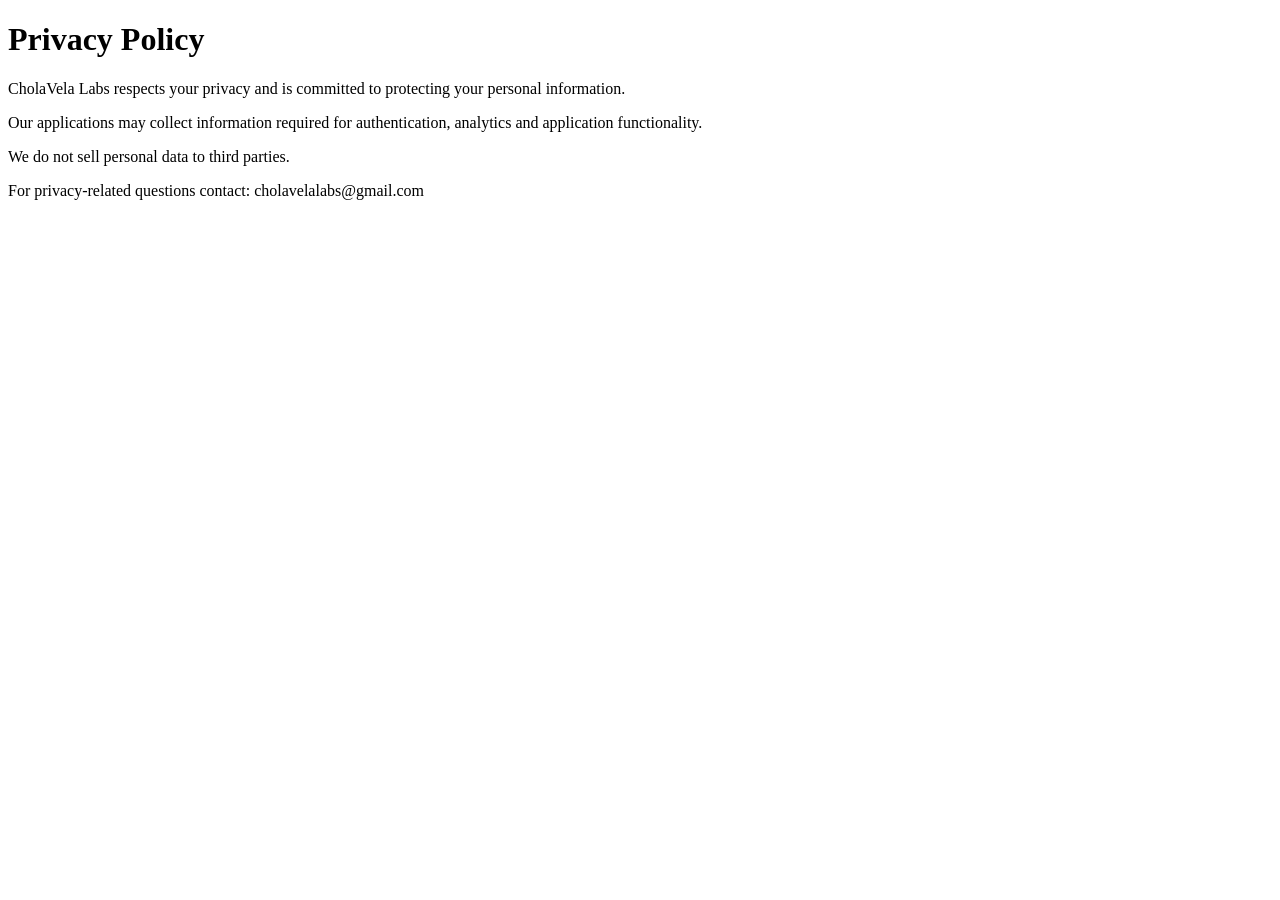
==== privacy-policy.html @ 3070cf85 "Initial website" ====
<!DOCTYPE html>
<html>
<head>
    <title>Privacy Policy - CholaVela Labs</title>
</head>
<body>
<h1>Privacy Policy</h1>

<p>
CholaVela Labs respects your privacy and is committed to
protecting your personal information.
</p>

<p>
Our applications may collect information required for
authentication, analytics and application functionality.
</p>

<p>
We do not sell personal data to third parties.
</p>

<p>
For privacy-related questions contact:
cholavelalabs@gmail.com
</p>

</body>
</html>
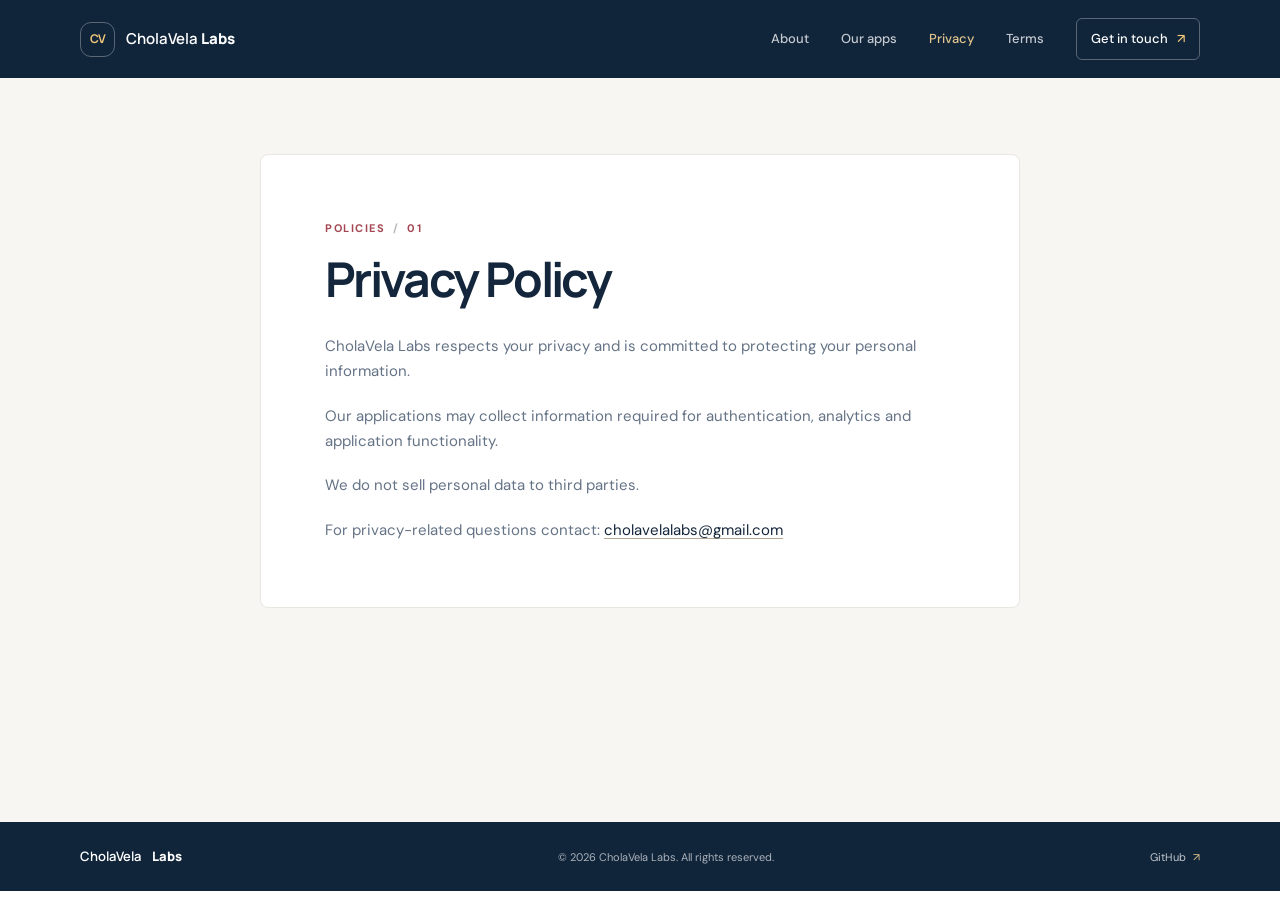
==== commit e969bbb9: "Improved Website" ====
--- a/privacy-policy.html
+++ b/privacy-policy.html
@@ -1,29 +1,70 @@
 <!DOCTYPE html>
-<html>
+<html lang="en">
 <head>
+    <meta charset="UTF-8">
+    <meta name="viewport" content="width=device-width, initial-scale=1.0">
+    <meta name="theme-color" content="#10243a">
+    <meta name="description" content="Learn how CholaVela Labs handles information in its applications.">
     <title>Privacy Policy - CholaVela Labs</title>
+    <link rel="stylesheet" href="style.css">
 </head>
 <body>
-<h1>Privacy Policy</h1>
 
-<p>
-CholaVela Labs respects your privacy and is committed to
-protecting your personal information.
-</p>
+<a class="skip-link" href="#main">Skip to content</a>
 
-<p>
-Our applications may collect information required for
-authentication, analytics and application functionality.
-</p>
+<header>
+    <div class="container">
+        <a class="brand" href="index.html" aria-label="CholaVela Labs home">
+            <span class="brand-mark" aria-hidden="true">CV</span>
+            <span>CholaVela <strong>Labs</strong></span>
+        </a>
+        <nav aria-label="Main navigation">
+            <a href="index.html#about">About</a>
+            <a href="index.html#apps">Our apps</a>
+            <a href="privacy-policy.html" aria-current="page">Privacy</a>
+            <a href="terms.html">Terms</a>
+            <a class="nav-contact" href="index.html#contact">Get in touch <span aria-hidden="true">↗</span></a>
+        </nav>
+    </div>
+</header>
 
-<p>
-We do not sell personal data to third parties.
-</p>
+<main id="main">
+    <section class="legal-section">
+        <div class="container">
+            <article class="legal-content">
+                <p class="section-label">Policies <span> / </span> 01</p>
+                <h1>Privacy Policy</h1>
 
-<p>
-For privacy-related questions contact:
-cholavelalabs@gmail.com
-</p>
+                <p>
+                    CholaVela Labs respects your privacy and is committed to
+                    protecting your personal information.
+                </p>
+
+                <p>
+                    Our applications may collect information required for
+                    authentication, analytics and application functionality.
+                </p>
+
+                <p>
+                    We do not sell personal data to third parties.
+                </p>
+
+                <p>
+                    For privacy-related questions contact:
+                    <a href="mailto:cholavelalabs@gmail.com">cholavelalabs@gmail.com</a>
+                </p>
+            </article>
+        </div>
+    </section>
+</main>
+
+<footer>
+    <div class="container footer-layout">
+        <a class="footer-brand" href="index.html">CholaVela <strong>Labs</strong></a>
+        <p>© 2026 CholaVela Labs. All rights reserved.</p>
+        <a href="https://github.com/cholavelalabs">GitHub <span aria-hidden="true">↗</span></a>
+    </div>
+</footer>
 
 </body>
-</html>+</html>
--- a/style.css
+++ b/style.css
@@ -0,0 +1,732 @@
+@import url('https://fonts.googleapis.com/css2?family=DM+Sans:wght@400;500;600;700&family=Manrope:wght@400;500;600;700;800&display=swap');
+
+:root {
+    color-scheme: light;
+    --ink: #14263b;
+    --muted: #657386;
+    --navy: #10243a;
+    --cream: #f7f6f2;
+    --paper: #fff;
+    --red: #a44752;
+    --line: #e7e6e1;
+}
+
+* {
+    box-sizing: border-box;
+}
+
+html {
+    scroll-behavior: smooth;
+    scroll-padding-top: 88px;
+}
+
+body {
+    margin: 0;
+    background: var(--paper);
+    color: var(--ink);
+    font-family: "DM Sans", Arial, sans-serif;
+    line-height: 1.65;
+    -webkit-font-smoothing: antialiased;
+}
+
+a {
+    color: inherit;
+}
+
+a:focus-visible {
+    outline: 3px solid #dba868;
+    outline-offset: 4px;
+}
+
+.container {
+    width: min(1120px, calc(100% - 48px));
+    margin-inline: auto;
+}
+
+.skip-link {
+    position: absolute;
+    z-index: 10;
+    top: 12px;
+    left: 12px;
+    padding: 10px 14px;
+    transform: translateY(-160%);
+    background: var(--paper);
+    color: var(--ink);
+}
+
+.skip-link:focus {
+    transform: translateY(0);
+}
+
+header {
+    position: relative;
+    z-index: 2;
+    background: var(--navy);
+    color: var(--paper);
+}
+
+header .container {
+    min-height: 78px;
+    display: flex;
+    align-items: center;
+    justify-content: space-between;
+    gap: 32px;
+}
+
+.brand,
+.footer-brand {
+    display: inline-flex;
+    align-items: center;
+    gap: 11px;
+    color: inherit;
+    font-family: "Manrope", Arial, sans-serif;
+    font-size: 15px;
+    font-weight: 600;
+    text-decoration: none;
+    white-space: nowrap;
+}
+
+.brand strong,
+.footer-brand strong {
+    font-weight: 800;
+}
+
+.brand-mark {
+    display: grid;
+    width: 35px;
+    height: 35px;
+    place-items: center;
+    border: 1px solid rgba(255, 255, 255, .3);
+    border-radius: 11px;
+    color: #f3c879;
+    font-size: 12px;
+    font-weight: 700;
+    letter-spacing: -.05em;
+}
+
+nav {
+    display: flex;
+    align-items: center;
+    gap: clamp(16px, 2.5vw, 34px);
+}
+
+nav a {
+    color: rgba(255, 255, 255, .76);
+    font-size: 13px;
+    font-weight: 500;
+    text-decoration: none;
+    transition: color .2s ease;
+}
+
+nav a:hover,
+nav a:focus-visible {
+    color: white;
+}
+
+nav a[aria-current="page"] {
+    color: #e3c68d;
+}
+
+nav .nav-contact {
+    padding: 9px 14px;
+    border: 1px solid rgba(255, 255, 255, .3);
+    border-radius: 6px;
+    color: white;
+}
+
+nav .nav-contact span {
+    margin-left: 6px;
+    color: #f3c879;
+}
+
+.hero {
+    position: relative;
+    overflow: hidden;
+    min-height: 535px;
+    display: flex;
+    align-items: center;
+    background:
+        radial-gradient(ellipse at 80% 12%, rgba(164, 71, 82, .26), transparent 37%),
+        linear-gradient(120deg, #10243a 2%, #172e47 61%, #26344b 100%);
+    color: white;
+}
+
+.hero-content {
+    position: relative;
+    z-index: 1;
+    padding-block: 82px 88px;
+}
+
+.eyebrow,
+.section-label {
+    margin: 0 0 20px;
+    color: #d6b87e;
+    font-size: 11px;
+    font-weight: 700;
+    letter-spacing: .14em;
+    text-transform: uppercase;
+}
+
+.eyebrow {
+    display: flex;
+    align-items: center;
+    gap: 10px;
+}
+
+.eyebrow span {
+    width: 7px;
+    height: 7px;
+    border-radius: 50%;
+    background: #d6b87e;
+    box-shadow: 0 0 0 4px rgba(214, 184, 126, .14);
+}
+
+.hero h1,
+.about-copy h2,
+.section-heading h2,
+.contact-layout h2 {
+    margin: 0;
+    font-family: "Manrope", Arial, sans-serif;
+    font-weight: 700;
+    letter-spacing: -.055em;
+    line-height: 1.13;
+}
+
+.hero h1 {
+    max-width: 760px;
+    font-size: clamp(42px, 6.4vw, 76px);
+}
+
+.hero h1 span {
+    color: #e3c68d;
+}
+
+.hero-copy {
+    max-width: 530px;
+    margin: 22px 0 0;
+    color: rgba(255, 255, 255, .72);
+    font-size: 16px;
+}
+
+.hero-actions {
+    display: flex;
+    flex-wrap: wrap;
+    align-items: center;
+    gap: 14px;
+    margin-top: 30px;
+}
+
+.button {
+    display: inline-flex;
+    min-height: 47px;
+    align-items: center;
+    justify-content: center;
+    gap: 16px;
+    padding: 0 19px;
+    border-radius: 5px;
+    font-size: 13px;
+    font-weight: 700;
+    text-decoration: none;
+    transition: transform .2s ease, background .2s ease;
+}
+
+.button:hover {
+    transform: translateY(-2px);
+}
+
+.button-primary {
+    background: #e3c68d;
+    color: #1e2c3a;
+}
+
+.button-primary:hover {
+    background: #f0d8a7;
+}
+
+.button-text {
+    color: white;
+}
+
+.button-text span {
+    color: #e3c68d;
+}
+
+.hero-note {
+    margin-top: 38px;
+    color: rgba(255, 255, 255, .55);
+    font-size: 12px;
+}
+
+.hero-note span {
+    margin-right: 5px;
+    color: #e3c68d;
+}
+
+.hero-orbit {
+    position: absolute;
+    right: -130px;
+    width: 490px;
+    height: 490px;
+    border: 1px solid rgba(255, 255, 255, .08);
+    border-radius: 50%;
+    pointer-events: none;
+}
+
+.orbit-one {
+    top: -185px;
+}
+
+.orbit-two {
+    top: -120px;
+    right: -65px;
+    width: 360px;
+    height: 360px;
+    border-color: rgba(227, 198, 141, .12);
+}
+
+.section {
+    padding-block: 94px;
+}
+
+.legal-section {
+    min-height: calc(100vh - 156px);
+    padding-block: 76px;
+    background: var(--cream);
+}
+
+.legal-content {
+    max-width: 760px;
+    margin-inline: auto;
+    padding: clamp(28px, 6vw, 64px);
+    border: 1px solid var(--line);
+    border-radius: 8px;
+    background: var(--paper);
+}
+
+.legal-content .section-label {
+    margin: 0 0 14px;
+    color: var(--red);
+}
+
+.legal-content h1 {
+    margin: 0 0 28px;
+    font-family: "Manrope", Arial, sans-serif;
+    font-size: clamp(32px, 5vw, 48px);
+    font-weight: 700;
+    letter-spacing: -.055em;
+    line-height: 1.15;
+}
+
+.legal-content > p:not(.section-label) {
+    margin: 0;
+    color: var(--muted);
+    font-size: 15px;
+}
+
+.legal-content > p:not(.section-label) + p:not(.section-label) {
+    margin-top: 20px;
+}
+
+.legal-content > p a {
+    color: var(--ink);
+    text-decoration-color: #b5a995;
+    text-underline-offset: 3px;
+}
+
+.about-section {
+    background: var(--paper);
+}
+
+.about-layout {
+    display: grid;
+    grid-template-columns: .8fr 1.5fr .7fr;
+    align-items: start;
+    gap: 48px;
+}
+
+.section-label {
+    margin: 6px 0 0;
+    color: var(--red);
+}
+
+.section-label span {
+    padding-inline: 3px;
+    color: #b7b9b9;
+}
+
+.about-copy h2,
+.section-heading h2,
+.contact-layout h2 {
+    font-size: clamp(32px, 4vw, 46px);
+}
+
+.about-copy p {
+    max-width: 570px;
+    margin: 20px 0 0;
+    color: var(--muted);
+    font-size: 15px;
+}
+
+.about-aside {
+    margin-top: 7px;
+    padding: 20px 0 20px 21px;
+    border-left: 1px solid var(--line);
+}
+
+.aside-mark {
+    color: var(--red);
+    font-size: 22px;
+}
+
+.about-aside p {
+    margin: 7px 0 0;
+    color: var(--ink);
+    font-family: "Manrope", Arial, sans-serif;
+    font-size: 14px;
+    font-weight: 700;
+    line-height: 1.5;
+}
+
+.apps-section {
+    padding-block: 90px 104px;
+    background: var(--cream);
+}
+
+.section-heading {
+    display: flex;
+    align-items: end;
+    justify-content: space-between;
+    gap: 40px;
+    margin-bottom: 34px;
+}
+
+.section-heading .section-label {
+    margin-bottom: 15px;
+}
+
+.section-heading p {
+    max-width: 330px;
+    margin: 0 0 4px;
+    color: var(--muted);
+    font-size: 14px;
+}
+
+.accent-dot,
+.contact-mark {
+    color: var(--red);
+}
+
+.app-grid {
+    display: grid;
+    grid-template-columns: repeat(2, minmax(0, 1fr));
+    gap: 16px;
+}
+
+.card {
+    min-height: 220px;
+    padding: 25px 27px 23px;
+    border: 1px solid #e9e7e1;
+    border-radius: 8px;
+    background: var(--paper);
+    transition: transform .2s ease, box-shadow .2s ease, border-color .2s ease;
+}
+
+.card:hover {
+    transform: translateY(-3px);
+    border-color: #d7d1c7;
+    box-shadow: 0 14px 35px rgba(20, 38, 59, .07);
+}
+
+.card-top {
+    display: flex;
+    align-items: center;
+    justify-content: space-between;
+}
+
+.app-icon {
+    display: grid;
+    width: 39px;
+    height: 39px;
+    place-items: center;
+    border-radius: 11px;
+    background: #f4eee4;
+    color: #8c6240;
+    font-size: 19px;
+    font-weight: 600;
+}
+
+.card-budget .app-icon {
+    background: #eaf1ed;
+    color: #4e7966;
+}
+
+.card-ai .app-icon {
+    background: #f4e9ea;
+    color: #a44752;
+}
+
+.card-research .app-icon {
+    background: #e9eef5;
+    color: #486586;
+}
+
+.app-category {
+    color: #818994;
+    font-size: 10px;
+    font-weight: 700;
+    letter-spacing: .12em;
+}
+
+.card h3 {
+    margin: 20px 0 5px;
+    color: var(--ink);
+    font-family: "Manrope", Arial, sans-serif;
+    font-size: 19px;
+    letter-spacing: -.025em;
+}
+
+.card > p {
+    max-width: 430px;
+    margin: 0;
+    color: var(--muted);
+    font-size: 13px;
+}
+
+.app-status {
+    display: inline-flex;
+    align-items: center;
+    gap: 7px;
+    margin-top: 18px;
+    color: #737d83;
+    font-size: 11px;
+    font-weight: 600;
+}
+
+.app-status span {
+    width: 6px;
+    height: 6px;
+    border-radius: 50%;
+    background: #c99653;
+}
+
+.contact-section {
+    padding-block: 88px;
+    background: #eeeae2;
+}
+
+.contact-layout {
+    display: flex;
+    align-items: end;
+    justify-content: space-between;
+    gap: 40px;
+}
+
+.contact-layout .section-label {
+    margin-bottom: 17px;
+}
+
+.contact-layout h2 {
+    font-size: clamp(38px, 5vw, 58px);
+}
+
+.contact-layout > div > p {
+    max-width: 420px;
+    margin: 16px 0 0;
+    color: var(--muted);
+    font-size: 14px;
+}
+
+.contact-link {
+    display: inline-flex;
+    align-items: center;
+    gap: 18px;
+    padding-bottom: 9px;
+    border-bottom: 1px solid #b5a995;
+    color: var(--ink);
+    font-family: "Manrope", Arial, sans-serif;
+    font-size: clamp(14px, 2vw, 19px);
+    font-weight: 700;
+    text-decoration: none;
+}
+
+.contact-link span {
+    color: var(--red);
+}
+
+footer {
+    padding-block: 24px;
+    background: var(--navy);
+    color: rgba(255, 255, 255, .65);
+}
+
+.footer-layout {
+    display: flex;
+    align-items: center;
+    justify-content: space-between;
+    gap: 20px;
+}
+
+.footer-brand {
+    color: white;
+    font-size: 13px;
+}
+
+.footer-layout p,
+.footer-layout > a:last-child {
+    margin: 0;
+    font-size: 11px;
+}
+
+.footer-layout > a:last-child {
+    color: rgba(255, 255, 255, .75);
+    text-decoration: none;
+}
+
+.footer-layout > a:last-child span {
+    margin-left: 4px;
+    color: #e3c68d;
+}
+
+@media (max-width: 760px) {
+    header .container {
+        min-height: 72px;
+    }
+
+    nav {
+        gap: 15px;
+    }
+
+    nav a {
+        font-size: 12px;
+    }
+
+    nav a:nth-child(3),
+    nav a:nth-child(4) {
+        display: none;
+    }
+
+    .hero {
+        min-height: 490px;
+    }
+
+    .about-layout {
+        grid-template-columns: 1fr 2fr;
+        gap: 28px;
+    }
+
+    .about-aside {
+        grid-column: 2;
+    }
+}
+
+@media (max-width: 540px) {
+    .container {
+        width: min(100% - 36px, 1120px);
+    }
+
+    header .container {
+        align-items: flex-start;
+        flex-direction: column;
+        gap: 13px;
+        padding-block: 16px;
+    }
+
+    nav {
+        width: 100%;
+        justify-content: space-between;
+        gap: 8px;
+    }
+
+    nav a:nth-child(3),
+    nav a:nth-child(4) {
+        display: inline;
+    }
+
+    nav a {
+        font-size: 11px;
+    }
+
+    nav .nav-contact {
+        padding: 6px 8px;
+    }
+
+    .hero {
+        min-height: 500px;
+    }
+
+    .hero-content {
+        padding-block: 70px;
+    }
+
+    .hero h1 {
+        font-size: clamp(39px, 11vw, 56px);
+    }
+
+    .hero-copy {
+        font-size: 14px;
+    }
+
+    .hero-orbit {
+        right: -310px;
+    }
+
+    .section,
+    .apps-section,
+    .legal-section {
+        padding-block: 68px;
+    }
+
+    .about-layout {
+        grid-template-columns: 1fr;
+        gap: 18px;
+    }
+
+    .about-aside {
+        grid-column: auto;
+        margin-left: 2px;
+    }
+
+    .section-heading,
+    .contact-layout {
+        align-items: flex-start;
+        flex-direction: column;
+        gap: 18px;
+    }
+
+    .section-heading p {
+        max-width: 400px;
+    }
+
+    .app-grid {
+        grid-template-columns: 1fr;
+        gap: 12px;
+    }
+
+    .card {
+        min-height: 205px;
+        padding: 22px;
+    }
+
+    .contact-section {
+        padding-block: 68px;
+    }
+
+    .footer-layout {
+        align-items: flex-start;
+        flex-wrap: wrap;
+    }
+
+    .footer-layout p {
+        order: 1;
+        width: 100%;
+    }
+}
+
+@media (prefers-reduced-motion: reduce) {
+    *,
+    *::before,
+    *::after {
+        scroll-behavior: auto !important;
+        transition-duration: .01ms !important;
+    }
+}
